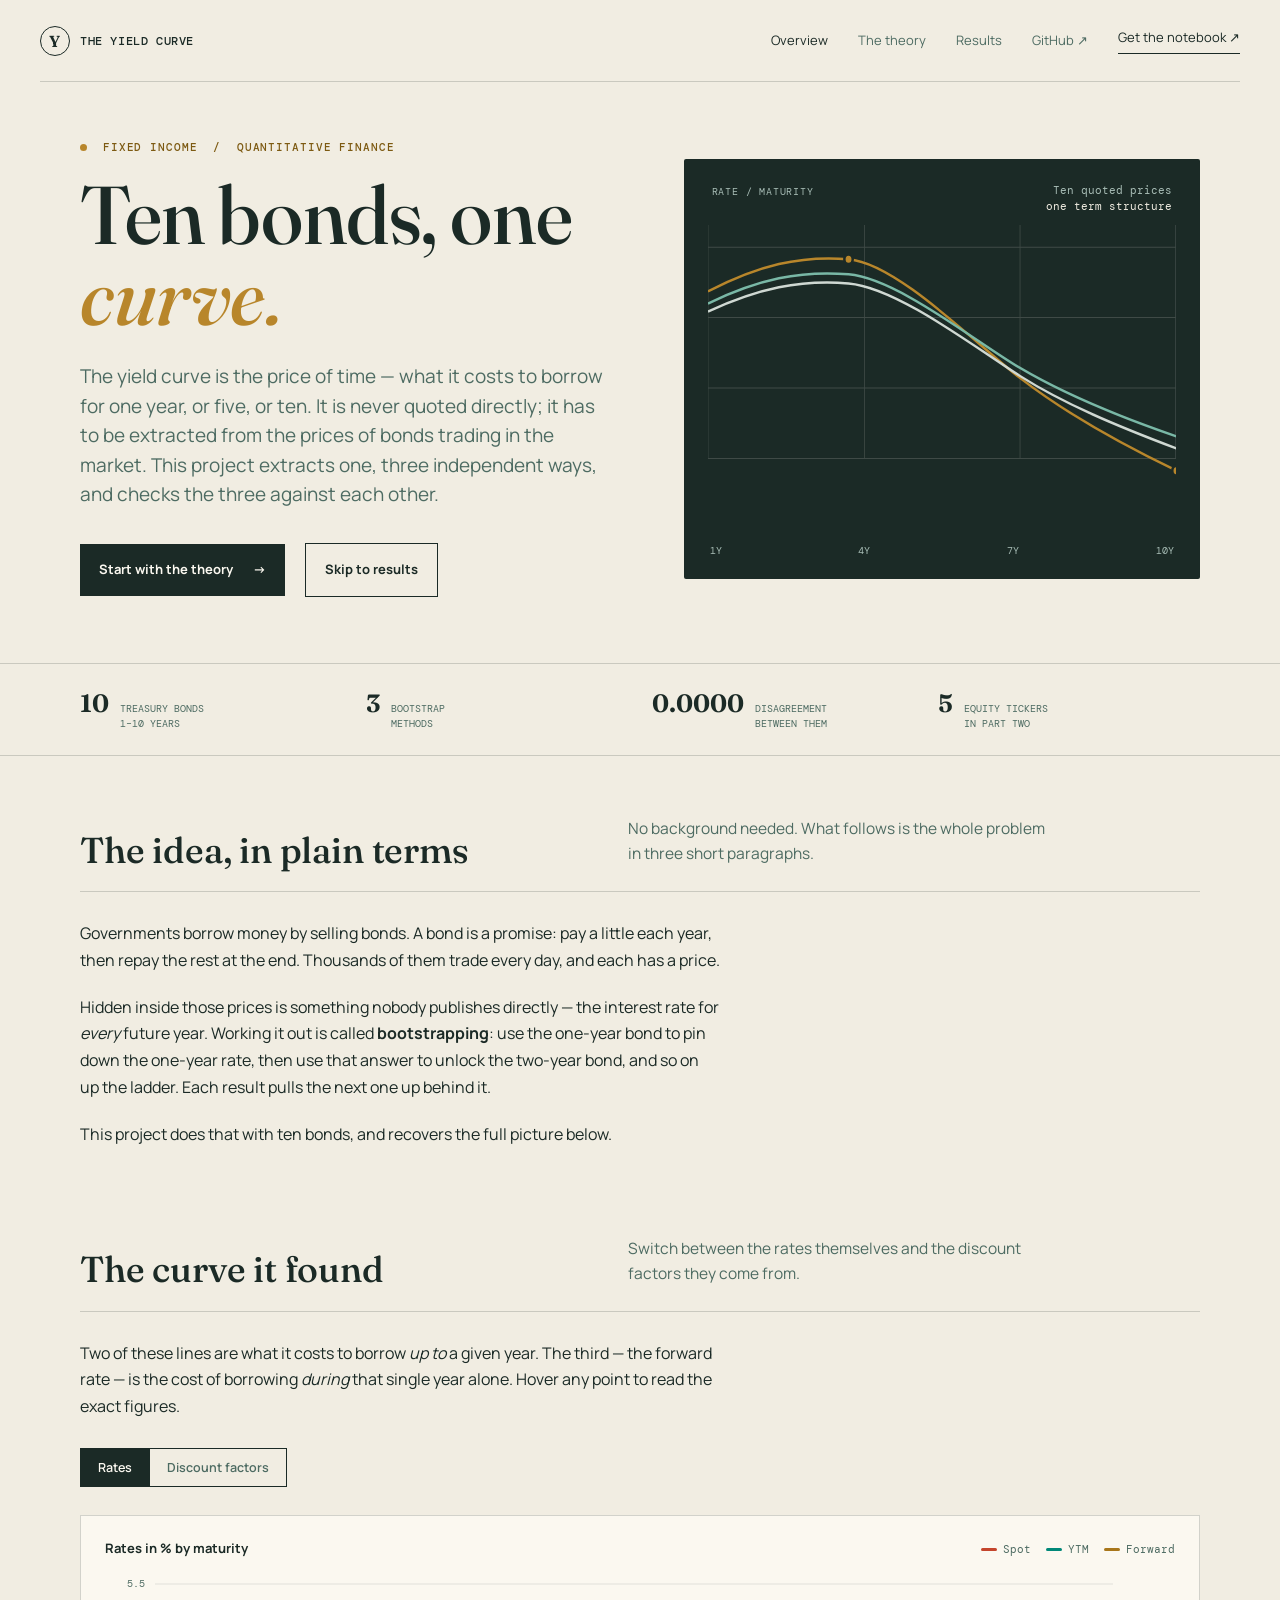
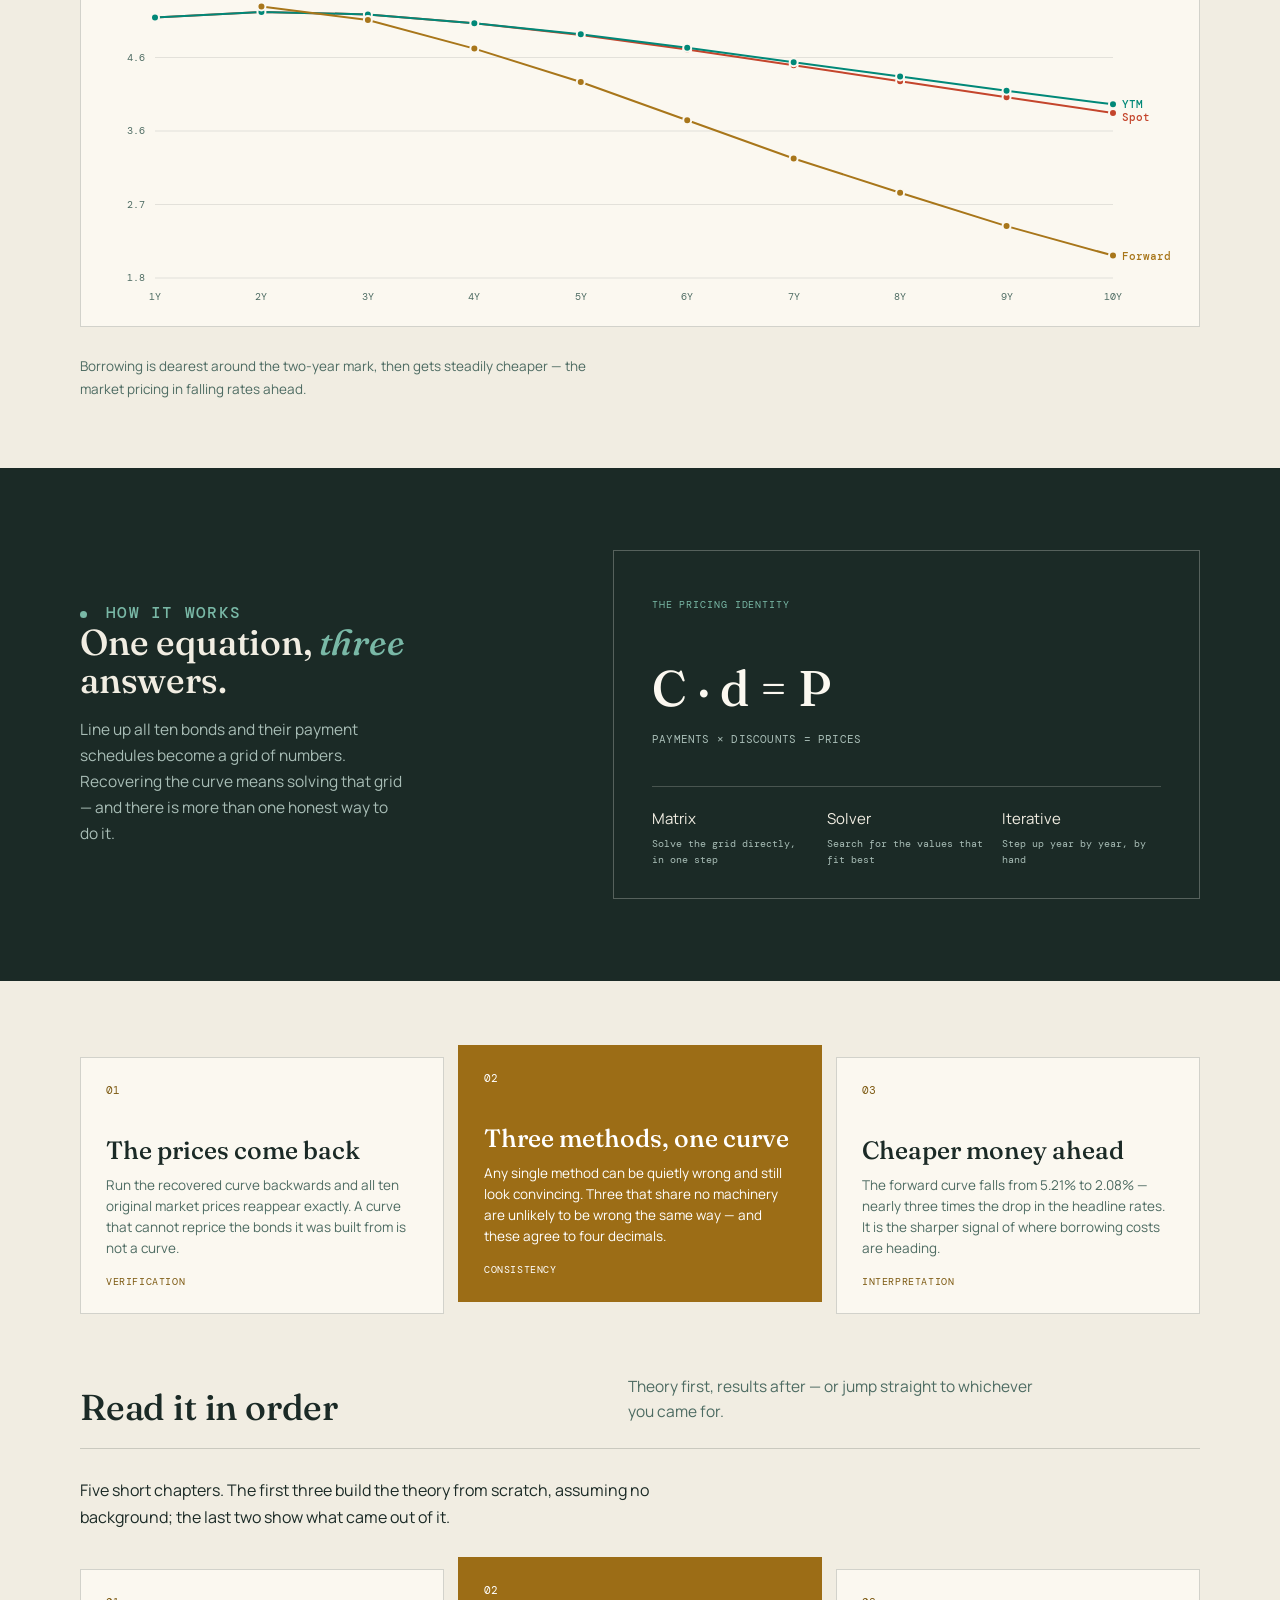
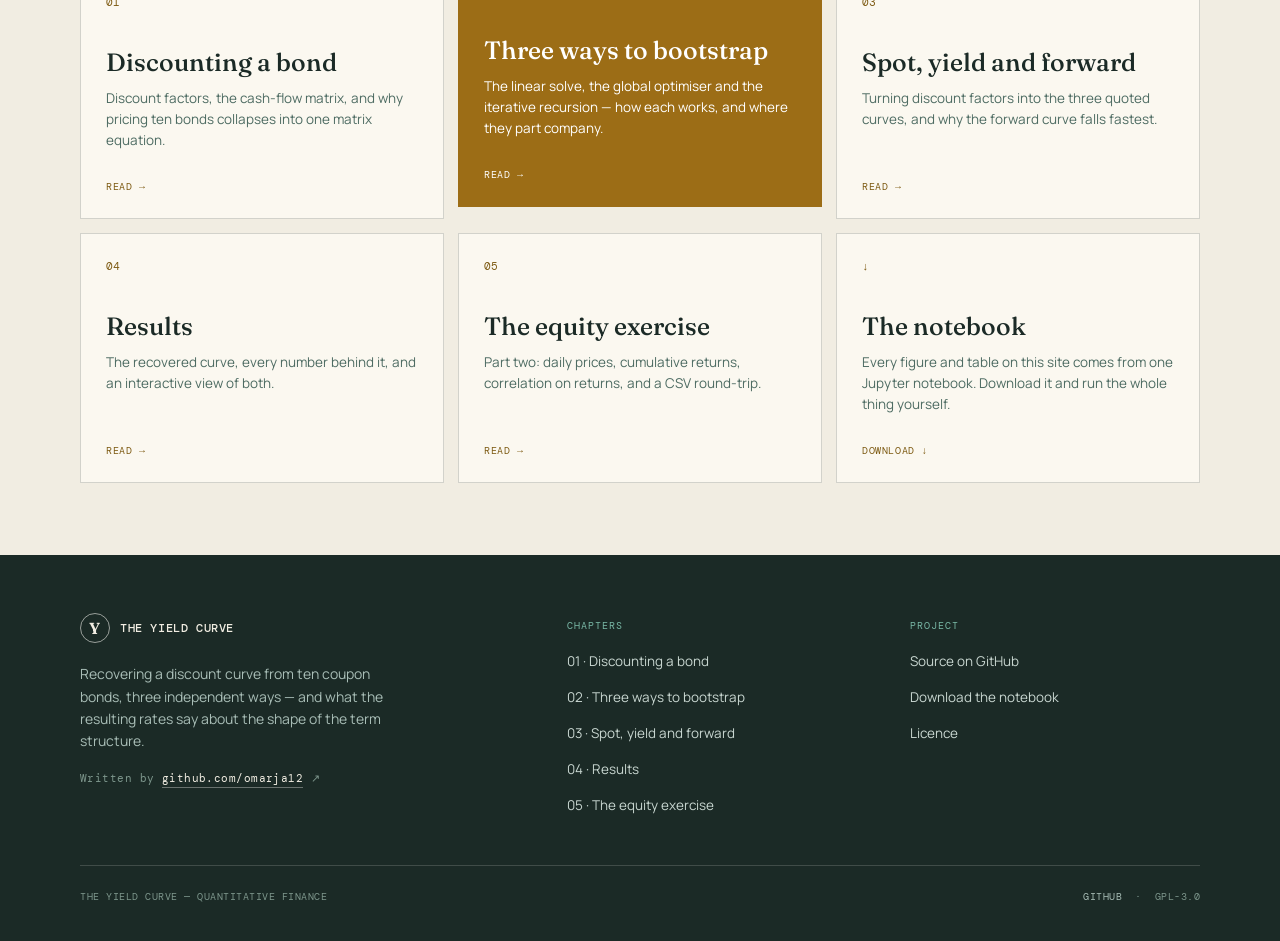
==== docs/index.html @ 0411fb15 "Move the site into docs/ and add share cards, a 404 and a skip link Eight HTML files at the repo roo" ====
<!doctype html>
<html lang="en">
<head>
<meta charset="utf-8">
<meta name="viewport" content="width=device-width,initial-scale=1">
<meta name="theme-color" content="#1b2a26">
<meta name="description" content="Recovering a discount curve from ten coupon-bearing bonds three independent ways, and reading the spot, yield and forward curves that follow.">
<meta property="og:type" content="website">
<meta property="og:site_name" content="The Yield Curve">
<meta property="og:title" content="The Yield Curve — bootstrapping from bond prices">
<meta property="og:description" content="Recovering a discount curve from ten coupon-bearing bonds three independent ways, and reading the spot, yield and forward curves that follow.">
<meta property="og:url" content="https://omarja12.github.io/Bootstrap-Yield-Curve/">
<meta property="og:image" content="https://omarja12.github.io/Bootstrap-Yield-Curve/social-card.png">
<meta property="og:image:width" content="1200">
<meta property="og:image:height" content="630">
<meta property="og:image:alt" content="The Yield Curve — ten bonds, one curve.">
<meta name="twitter:card" content="summary_large_image">
<meta name="twitter:title" content="The Yield Curve — bootstrapping from bond prices">
<meta name="twitter:description" content="Recovering a discount curve from ten coupon-bearing bonds three independent ways, and reading the spot, yield and forward curves that follow.">
<meta name="twitter:image" content="https://omarja12.github.io/Bootstrap-Yield-Curve/social-card.png">
<link rel="canonical" href="https://omarja12.github.io/Bootstrap-Yield-Curve/">
<title>The Yield Curve — bootstrapping from bond prices</title>
<link rel="icon" href="favicon.svg" type="image/svg+xml">
<link rel="preconnect" href="https://fonts.googleapis.com">
<link rel="preconnect" href="https://fonts.gstatic.com" crossorigin>
<link href="https://fonts.googleapis.com/css2?family=DM+Mono:wght@400;500&family=Fraunces:opsz,wght@9..144,500;9..144,650&family=Manrope:wght@400;500;600;700&display=swap" rel="stylesheet">
<link rel="stylesheet" href="styles.css">
</head>
<body>

<a class="skip" href="#main">Skip to content</a>

<header class="site-header">
  <a class="wordmark" href="index.html" aria-label="Home"><span class="wordmark-mark">Y</span><span>THE YIELD CURVE</span></a>
  <nav class="top-nav" aria-label="Primary">
    <a href="index.html" aria-current="page">Overview</a>
    <a href="01-discounting.html" class="nav-keep">The theory</a>
    <a href="04-results.html">Results</a>
    <a href="https://github.com/omarja12/Bootstrap-Yield-Curve" target="_blank" rel="noreferrer">GitHub <span aria-hidden="true">&#8599;</span></a>
    <a class="nav-cta" href="https://github.com/omarja12/Bootstrap-Yield-Curve/raw/main/Bootstrapping_Yield_Curve.ipynb">Get the notebook <span aria-hidden="true">&#8599;</span></a>
  </nav>
</header>

<main id="main">

  <section class="hero-split shell">
    <div class="reveal">
      <p class="eyebrow"><span class="eyebrow-dot"></span> FIXED INCOME &nbsp;/&nbsp; QUANTITATIVE FINANCE</p>
      <h1>Ten bonds, one <em>curve.</em></h1>
      <p class="standfirst">The yield curve is the price of time &mdash; what it costs to borrow for one year, or five, or ten. It is never quoted directly; it has to be extracted from the prices of bonds trading in the market. This project extracts one, three independent ways, and checks the three against each other.</p>
      <div class="hero-actions">
        <a class="button button-dark" href="01-discounting.html">Start with the theory <span aria-hidden="true">&#8594;</span></a>
        <a class="button button-line" href="04-results.html">Skip to results</a>
      </div>
    </div>

    <div class="hero-visual reveal reveal-delay" role="img" aria-label="Illustration of a yield curve that peaks early then falls away across maturities">
      <div class="visual-label">RATE / MATURITY</div>
      <div class="visual-caption">Ten quoted prices<br><strong>one term structure</strong></div>
      <div class="visual-axis axis-x"><span>1Y</span><span>4Y</span><span>7Y</span><span>10Y</span></div>
      <svg class="hero-chart" viewBox="0 0 560 300" preserveAspectRatio="none" aria-hidden="true" focusable="false">
        <path class="chart-grid" d="M0 22H560 M0 92H560 M0 162H560 M0 232H560 M0 0V232 M187 0V232 M373 0V232 M559 0V232"/>
        <path class="curve" style="stroke:#b8862b" d="M0 66 C60 40, 110 30, 168 34 S320 118, 373 152 S490 216, 560 244"/>
        <path class="curve" style="stroke:#79b8a6" d="M0 78 C60 54, 110 45, 168 49 S320 116, 373 142 S490 190, 560 210"/>
        <path class="curve" style="stroke:#cfd8d2" d="M0 86 C60 63, 110 54, 168 58 S320 122, 373 150 S490 200, 560 222"/>
        <circle cx="168" cy="34" r="5" class="curve-point"/>
        <circle cx="560" cy="244" r="5" class="curve-point"/>
      </svg>
    </div>
  </section>

  <section class="facts" aria-label="Key figures">
    <div><b>10</b><span>Treasury bonds<br>1&ndash;10 years</span></div>
    <div><b>3</b><span>Bootstrap<br>methods</span></div>
    <div><b>0.0000</b><span>Disagreement<br>between them</span></div>
    <div><b>5</b><span>Equity tickers<br>in part two</span></div>
  </section>

  <section class="prose body-copy">
    <div class="section-head">
      <h2>The idea, in plain terms</h2>
      <p class="intro">No background needed. What follows is the whole problem in three short paragraphs.</p>
    </div>
    <p>Governments borrow money by selling bonds. A bond is a promise: pay a little each year, then repay the rest at the end. Thousands of them trade every day, and each has a price.</p>
    <p>Hidden inside those prices is something nobody publishes directly &mdash; the interest rate for <em>every</em> future year. Working it out is called <strong>bootstrapping</strong>: use the one-year bond to pin down the one-year rate, then use that answer to unlock the two-year bond, and so on up the ladder. Each result pulls the next one up behind it.</p>
    <p>This project does that with ten bonds, and recovers the full picture below.</p>
  </section>

  <section class="prose body-copy" id="explore">
    <div class="section-head">
      <h2>The curve it found</h2>
      <p class="intro">Switch between the rates themselves and the discount factors they come from.</p>
    </div>
    <p>Two of these lines are what it costs to borrow <em>up to</em> a given year. The third &mdash; the forward rate &mdash; is the cost of borrowing <em>during</em> that single year alone. Hover any point to read the exact figures.</p>
  </section>

  <section class="prose">
    <div class="switch" role="group" aria-label="Choose what to plot">
      <button class="active" data-view="rates" aria-pressed="true">Rates</button>
      <button data-view="df" aria-pressed="false">Discount factors</button>
    </div>
    <div class="chart-card">
      <div class="chart-head">
        <span class="chart-title" id="chart-title">Rates in % by maturity</span>
        <span class="legend" id="legend"></span>
      </div>
      <svg id="chart" role="img" aria-labelledby="chart-title"></svg>
      <div id="tip" role="status" aria-live="polite"></div>
    </div>
    <p style="font-size:13.5px;color:var(--ink-soft)">Borrowing is dearest around the two-year mark, then gets steadily cheaper &mdash; the market pricing in falling rates ahead.</p>
  </section>

  <section class="method-band">
    <div class="shell method-grid">
      <div class="method-intro">
        <p class="eyebrow"><span class="eyebrow-dot"></span> HOW IT WORKS</p>
        <h2>One equation, <em>three</em> answers.</h2>
        <p>Line up all ten bonds and their payment schedules become a grid of numbers. Recovering the curve means solving that grid &mdash; and there is more than one honest way to do it.</p>
      </div>
      <div class="formula-card">
        <span class="formula-tag">THE PRICING IDENTITY</span>
        <p class="formula">C &middot; d = P</p>
        <p class="formula-legend">PAYMENTS &times; DISCOUNTS = PRICES</p>
        <div class="parameter-row">
          <div><b>Matrix</b>Solve the grid directly, in one step</div>
          <div><b>Solver</b>Search for the values that fit best</div>
          <div><b>Iterative</b>Step up year by year, by hand</div>
        </div>
      </div>
    </div>
  </section>

  <section class="shell takeaways">
    <div class="ch-grid">
      <article class="ch-card">
        <span class="n">01</span>
        <h3>The prices come back</h3>
        <p>Run the recovered curve backwards and all ten original market prices reappear exactly. A curve that cannot reprice the bonds it was built from is not a curve.</p>
        <span class="go">Verification</span>
      </article>
      <article class="ch-card featured">
        <span class="n">02</span>
        <h3>Three methods, one curve</h3>
        <p>Any single method can be quietly wrong and still look convincing. Three that share no machinery are unlikely to be wrong the same way &mdash; and these agree to four decimals.</p>
        <span class="go">Consistency</span>
      </article>
      <article class="ch-card">
        <span class="n">03</span>
        <h3>Cheaper money ahead</h3>
        <p>The forward curve falls from 5.21% to 2.08% &mdash; nearly three times the drop in the headline rates. It is the sharper signal of where borrowing costs are heading.</p>
        <span class="go">Interpretation</span>
      </article>
    </div>
  </section>

  <section class="prose body-copy">
    <div class="section-head">
      <h2>Read it in order</h2>
      <p class="intro">Theory first, results after &mdash; or jump straight to whichever you came for.</p>
    </div>
    <p>Five short chapters. The first three build the theory from scratch, assuming no background; the last two show what came out of it.</p>
  </section>

  <section class="shell" style="margin-top:10px">
    <div class="ch-grid">
      <a class="ch-card" href="01-discounting.html">
        <span class="n">01</span>
        <h3>Discounting a bond</h3>
        <p>Discount factors, the cash-flow matrix, and why pricing ten bonds collapses into one matrix equation.</p>
        <span class="go">Read &#8594;</span>
      </a>
      <a class="ch-card featured" href="02-bootstrapping.html">
        <span class="n">02</span>
        <h3>Three ways to bootstrap</h3>
        <p>The linear solve, the global optimiser and the iterative recursion &mdash; how each works, and where they part company.</p>
        <span class="go">Read &#8594;</span>
      </a>
      <a class="ch-card" href="03-rates.html">
        <span class="n">03</span>
        <h3>Spot, yield and forward</h3>
        <p>Turning discount factors into the three quoted curves, and why the forward curve falls fastest.</p>
        <span class="go">Read &#8594;</span>
      </a>
      <a class="ch-card" href="04-results.html">
        <span class="n">04</span>
        <h3>Results</h3>
        <p>The recovered curve, every number behind it, and an interactive view of both.</p>
        <span class="go">Read &#8594;</span>
      </a>
      <a class="ch-card" href="05-equities.html">
        <span class="n">05</span>
        <h3>The equity exercise</h3>
        <p>Part two: daily prices, cumulative returns, correlation on returns, and a CSV round-trip.</p>
        <span class="go">Read &#8594;</span>
      </a>
      <a class="ch-card" href="https://github.com/omarja12/Bootstrap-Yield-Curve/raw/main/Bootstrapping_Yield_Curve.ipynb">
        <span class="n">&#8595;</span>
        <h3>The notebook</h3>
        <p>Every figure and table on this site comes from one Jupyter notebook. Download it and run the whole thing yourself.</p>
        <span class="go">Download &#8595;</span>
      </a>
    </div>
  </section>

</main>

<footer class="site-footer">
  <div class="shell">
    <div class="footer-grid">
      <div class="footer-brand">
        <span class="wordmark"><span class="wordmark-mark">Y</span><span>THE YIELD CURVE</span></span>
        <p class="footer-blurb">Recovering a discount curve from ten coupon bonds, three independent ways &mdash; and what the resulting rates say about the shape of the term structure.</p>
        <p class="footer-by">Written by <a href="https://github.com/omarja12" target="_blank" rel="noreferrer">github.com/omarja12</a> <span aria-hidden="true">&#8599;</span></p>
      </div>
      <div class="footer-col">
        <h4>Chapters</h4>
        <ul>
          <li><a href="01-discounting.html">01 &middot; Discounting a bond</a></li>
          <li><a href="02-bootstrapping.html">02 &middot; Three ways to bootstrap</a></li>
          <li><a href="03-rates.html">03 &middot; Spot, yield and forward</a></li>
          <li><a href="04-results.html">04 &middot; Results</a></li>
          <li><a href="05-equities.html">05 &middot; The equity exercise</a></li>
        </ul>
      </div>
      <div class="footer-col">
        <h4>Project</h4>
        <ul>
          <li><a href="https://github.com/omarja12/Bootstrap-Yield-Curve">Source on GitHub</a></li>
          <li><a href="https://github.com/omarja12/Bootstrap-Yield-Curve/raw/main/Bootstrapping_Yield_Curve.ipynb">Download the notebook</a></li>
          <li><a href="https://github.com/omarja12/Bootstrap-Yield-Curve/blob/main/LICENSE">Licence</a></li>
        </ul>
      </div>
    </div>
    <div class="footer-bottom">
      <span>THE YIELD CURVE &mdash; QUANTITATIVE FINANCE</span>
      <span><a href="https://github.com/omarja12">GITHUB</a> &nbsp;&middot;&nbsp; GPL-3.0</span>
    </div>
  </div>
</footer>

<script src="site.js"></script>
<script src="chart.js"></script>
</body>
</html>
---- docs/styles.css ----
/* Bootstrapping the Yield Curve — shared styles */

:root{
  --ink:#1b2a26;
  --ink-soft:#4d6b62;
  --paper:#f1ede2;
  --white:#fbf8f0;
  --coral:#b8862b;
  --coral-dark:#7d5a12;
  --aqua:#4f8a7b;
  --mint:#79b8a6;
  --line:rgba(27,42,38,.18);
  --line-soft:rgba(27,42,38,.11);
  --s1:#c4452c;
  --s2:#008878;
  --s3:#a8761a;
  --mono:'DM Mono',ui-monospace,monospace;
  --display:'Fraunces',Georgia,serif;
  --body:'Manrope',-apple-system,BlinkMacSystemFont,'Segoe UI',sans-serif;
}

.skip{
  position:absolute;left:14px;top:-46px;z-index:99;
  padding:11px 16px;background:var(--ink);color:var(--white);
  font:600 13px var(--body);border-radius:2px;transition:top .15s ease;
}
.skip:focus{top:14px;outline:2px solid var(--coral);outline-offset:2px}

*{box-sizing:border-box}
html{scroll-behavior:smooth}
body{
  margin:0;background:var(--paper);color:var(--ink);
  font-family:var(--body);font-size:16px;line-height:1.68;
  -webkit-font-smoothing:antialiased;
}
a{color:inherit;text-decoration:none}
button{font:inherit}
img{max-width:100%}
h1,h2,h3,h4,p,ul,ol{margin-top:0}
.shell{width:min(1120px,calc(100% - 80px));margin-inline:auto}
.prose{width:min(1120px,calc(100% - 80px));margin-inline:auto}
.prose>p,.prose>h2,.prose>h3,.prose>ul,.prose>ol,.prose>.note,.prose>.standfirst,.prose>.eyebrow{max-width:64ch}
.prose>.eq,.prose>.callout,.prose>pre,.prose>.pager{max-width:880px}
.prose>figure,.prose>.tablewrap,.prose>.chart-card{max-width:none}

/* ---------- header ---------- */
.site-header{
  height:82px;display:flex;align-items:center;justify-content:space-between;
  width:min(1280px,calc(100% - 80px));margin:auto;border-bottom:1px solid var(--line);
}
.wordmark{display:inline-flex;align-items:center;gap:10px;font:500 12px var(--mono);letter-spacing:.05em}
.wordmark-mark{
  display:grid;place-items:center;width:30px;height:30px;
  border:1px solid var(--ink);border-radius:50%;font:650 16px var(--display);
}
.top-nav{display:flex;align-items:center;gap:30px;font-size:13px;color:var(--ink-soft)}
.top-nav a:hover{color:var(--coral-dark)}
.top-nav a[aria-current="page"]{color:var(--ink)}
.nav-cta{color:var(--ink);border-bottom:1px solid var(--ink);padding-bottom:4px}

/* ---------- chapter rail ---------- */
.rail{border-bottom:1px solid var(--line);background:var(--white)}
.rail-inner{
  width:min(1280px,calc(100% - 80px));margin:auto;display:flex;gap:0;
  overflow-x:auto;scrollbar-width:none;
}
.rail-inner::-webkit-scrollbar{display:none}
.rail a{
  flex:1 0 auto;min-width:150px;padding:15px 18px 14px;
  border-right:1px solid var(--line-soft);display:block;
}
.rail a:last-child{border-right:0}
.rail a:hover{background:#f7f3e8}
.rail .n{font:400 10px var(--mono);letter-spacing:.09em;color:var(--ink-soft)}
.rail .t{margin-top:4px;font-size:13px;line-height:1.35;color:var(--ink-soft)}
.rail a[aria-current="page"]{background:var(--ink)}
.rail a[aria-current="page"] .n{color:var(--mint)}
.rail a[aria-current="page"] .t{color:var(--paper)}

/* ---------- page hero ---------- */
.page-hero{padding:58px 0 36px}
.eyebrow{margin:0 0 20px;color:var(--coral-dark);font:500 11px var(--mono);letter-spacing:.08em}
.eyebrow-dot{display:inline-block;width:7px;height:7px;margin-right:8px;border-radius:50%;background:var(--coral)}
h1{
  font-family:var(--display);font-weight:500;line-height:.99;letter-spacing:-.005em;
  font-size:clamp(46px,6.4vw,82px);max-width:15ch;margin-bottom:26px;
}
h1 em,h2 em,.standfirst em{color:var(--coral);font-style:italic}
.standfirst{max-width:46ch;color:var(--ink-soft);font-size:19px;line-height:1.55;margin-bottom:0}

/* home hero split */
.hero-split{display:grid;grid-template-columns:1.02fr .98fr;gap:66px;align-items:center;padding:58px 0 66px}
.hero-visual{
  position:relative;min-height:420px;overflow:hidden;
  background:var(--ink);color:var(--paper);border-radius:2px;
}
.visual-label{position:absolute;top:26px;left:28px;z-index:2;color:#a8bdb6;font:10px var(--mono);letter-spacing:.08em}
.hero-chart{position:absolute;inset:66px 24px 52px 24px;width:calc(100% - 48px);height:calc(100% - 118px)}
.chart-grid{fill:none;stroke:rgba(245,242,234,.16);stroke-width:1}
.curve{fill:none;stroke-width:2.5}
.curve-point{fill:var(--coral);stroke:var(--ink);stroke-width:3}
.visual-axis{position:absolute;color:#a8bdb6;font:10px var(--mono)}
.axis-x{right:26px;bottom:22px;left:26px;display:flex;justify-content:space-between}

.orbit{position:absolute;border:1px solid rgba(184,134,43,.40);border-radius:50%;transform:rotate(-17deg);pointer-events:none}
.orbit-a{width:490px;height:176px;right:-170px;bottom:24px}
.orbit-b{width:410px;height:148px;right:-100px;bottom:76px;border-color:rgba(79,138,123,.34)}
.visual-caption{position:absolute;right:28px;top:24px;text-align:right;color:#a8bdb6;font:11px var(--mono);line-height:1.45}
.visual-caption strong{color:var(--paper);font-weight:400}

.hero-actions{display:flex;align-items:center;gap:20px;margin-top:34px;flex-wrap:wrap}
.button{display:inline-flex;align-items:center;gap:20px;padding:15px 19px;font-size:13px;font-weight:700;transition:transform .2s ease}
.button:hover{transform:translateY(-3px)}
.button-dark{background:var(--ink);color:var(--white)}
.button-line{border:1px solid var(--ink)}

/* ---------- facts strip ---------- */
.facts{
  display:grid;grid-template-columns:repeat(4,1fr);gap:24px;
  border-top:1px solid var(--line);border-bottom:1px solid var(--line);
  padding:24px max(40px,calc((100% - 1120px)/2));
}
.facts div{display:flex;align-items:baseline;gap:11px;color:var(--ink-soft);font:10px var(--mono);text-transform:uppercase;line-height:1.5}
.facts b{color:var(--ink);font:650 25px var(--display)}

.section-head{
  display:grid;grid-template-columns:.92fr 1.08fr;gap:60px;align-items:end;
  margin:56px 0 28px;padding-bottom:22px;border-bottom:1px solid var(--line);
}
.section-head h2{margin:0}
.section-head .intro{margin:0 0 3px;color:var(--ink-soft);font-size:15.5px;line-height:1.6;max-width:48ch}
@media (max-width:900px){.section-head{display:block;margin:40px 0 22px}.section-head .intro{margin-top:16px}}

/* ---------- prose ---------- */
.body-copy{padding:4px 0 8px}
h2{
  font-family:var(--display);font-weight:500;letter-spacing:-.005em;line-height:1.06;
  font-size:clamp(28px,3.2vw,36px);margin:48px 0 16px;
}
h3{font-family:var(--body);font-weight:700;font-size:15px;margin:34px 0 8px}
p{margin-bottom:20px}
ul,ol{margin-bottom:20px;padding-left:22px}
li{margin-bottom:8px}
.body-copy a:not(.button){border-bottom:1px solid var(--coral);color:var(--coral-dark)}
.body-copy a:not(.button):hover{background:rgba(184,134,43,.13)}
strong{font-weight:700}
.rule{height:1px;background:var(--line);margin:34px 0 0}

code{font-family:var(--mono);font-size:.87em;background:rgba(27,42,38,.07);padding:.1em .36em;border-radius:3px}
pre{
  background:var(--ink);color:#e7eee9;border-radius:2px;
  padding:20px 22px;overflow-x:auto;font-family:var(--mono);font-size:12.5px;line-height:1.65;
  margin:0 0 24px;
}
pre code{background:none;padding:0;font-size:inherit}
.cmt{color:#8aa79d}

/* ---------- equation card ---------- */
.eq{position:relative;margin:32px 0;padding:30px 28px 24px;background:var(--white);border:1px solid var(--line)}
.eq-tag{
  position:absolute;top:-8px;left:22px;padding:1px 9px;background:var(--white);border:1px solid var(--line);
  font:10px var(--mono);letter-spacing:.09em;text-transform:uppercase;color:var(--coral-dark);
}
.eq-body{overflow-x:auto;overflow-y:hidden;text-align:center;padding:6px 0}
.eq-note{margin:18px 0 0;font-size:13.5px;line-height:1.6;color:var(--ink-soft)}

/* ---------- note / callout ---------- */
.note{border-left:2px solid var(--coral);padding:3px 0 3px 18px;margin:28px 0;font-size:14.5px;line-height:1.62;color:var(--ink-soft)}
.note b{color:var(--ink);font-weight:700}
.callout{background:var(--ink);color:#dde7e2;padding:30px 32px;margin:38px 0}
.callout .k{font:10px var(--mono);letter-spacing:.1em;text-transform:uppercase;color:var(--mint);margin:0 0 12px}
.callout p{margin:0;font-size:16.5px;line-height:1.6}
.callout strong{color:#fff}
.callout em{color:var(--mint);font-style:italic}

/* ---------- tables ---------- */
.tablewrap{overflow-x:auto;border:1px solid var(--line);background:var(--white);margin:0 0 24px}
table{border-collapse:collapse;width:100%;font-family:var(--mono);font-size:12.5px}
th,td{padding:9px 13px;border-bottom:1px solid var(--line-soft);text-align:right;white-space:nowrap}
th:first-child,td:first-child{text-align:left}
thead th{font-size:10px;letter-spacing:.06em;text-transform:uppercase;color:var(--ink-soft);font-weight:400}
tbody tr:last-child td{border-bottom:0}
caption{caption-side:bottom;padding:11px 13px;text-align:left;font-family:var(--body);font-size:12.5px;color:var(--ink-soft)}

/* ---------- figures ---------- */
figure{margin:32px 0}
figure .frame{background:var(--white);border:1px solid var(--line);padding:14px}
figure img{display:block}
figcaption{margin-top:11px;font-size:12.5px;color:var(--ink-soft)}

/* ---------- chart ---------- */
.chart-card{background:var(--white);border:1px solid var(--line);padding:22px 24px 18px;margin:28px 0;position:relative}
.chart-head{display:flex;justify-content:space-between;align-items:center;gap:14px;flex-wrap:wrap;margin-bottom:8px}
.chart-title{font-size:13px;font-weight:700}
.legend{display:flex;gap:15px;font:11px var(--mono);color:var(--ink-soft)}
.legend span{display:inline-flex;align-items:center;gap:6px}
.legend i{width:16px;height:3px;border-radius:2px}
#chart{display:block;width:100%;height:340px;overflow:visible;touch-action:none}
.gridline{stroke:var(--line-soft);stroke-width:1}
.axis-text{fill:var(--ink-soft);font:10px var(--mono)}
.series-line{fill:none;stroke-width:2}
.series-dot{stroke:var(--white);stroke-width:2}
.crosshair{stroke:var(--ink);stroke-width:1;stroke-dasharray:3 3;opacity:0}
.dlabel{font:500 11px var(--mono)}
#tip{
  position:absolute;pointer-events:none;opacity:0;transition:opacity .12s;
  background:var(--ink);color:#fff;padding:9px 11px;font:11px var(--mono);
  line-height:1.55;white-space:nowrap;z-index:5;
}
.switch{display:flex;margin-bottom:16px;border:1px solid var(--ink);width:fit-content}
.switch button{font-size:12.5px;font-weight:600;padding:8px 17px;background:transparent;border:0;cursor:pointer;color:var(--ink-soft)}
.switch button+button{border-left:1px solid var(--ink)}
.switch button.active{background:var(--ink);color:var(--white)}

/* ---------- chapter cards ---------- */
.ch-grid{display:grid;grid-template-columns:repeat(3,1fr);gap:14px;margin-top:8px}
.ch-card{display:flex;flex-direction:column;min-height:250px;padding:25px;border:1px solid var(--line);background:var(--white)}
.ch-card:hover{border-color:var(--ink)}
.ch-card.featured{background:#9c6d16;color:#fff;border-color:#9c6d16;transform:translateY(-12px)}
.ch-card .n{font:11px var(--mono);color:var(--coral-dark)}
.ch-card.featured .n,.ch-card.featured .go,.ch-card.featured h3,.ch-card.featured p{color:#fff}
.ch-card h3{font-family:var(--display);font-weight:500;font-size:25px;line-height:1.06;margin:40px 0 12px;color:inherit}
.ch-card p{font-size:13.5px;line-height:1.55;color:var(--ink-soft);margin-bottom:16px}

.ch-card .go{margin-top:auto;font:10px var(--mono);letter-spacing:.06em;text-transform:uppercase;color:var(--coral-dark)}

/* ---------- pager ---------- */
.pager{display:grid;grid-template-columns:1fr 1fr;gap:14px;margin:80px 0 0}
.pager a{padding:22px 24px;border:1px solid var(--line);background:var(--white);display:block}
.pager a:hover{border-color:var(--ink)}
.pager .dir{font:10px var(--mono);letter-spacing:.08em;text-transform:uppercase;color:var(--ink-soft)}
.pager .t{font-family:var(--display);font-size:21px;font-weight:500;margin-top:7px;letter-spacing:-.005em}
.pager .next{text-align:right}
.pager .empty{border:0;background:transparent}

/* ---------- footer ---------- */
.site-footer{background:var(--ink);color:#a8bdb6;margin-top:72px;padding:58px 0 38px}
.footer-grid{
  display:grid;grid-template-columns:1.5fr 1fr 1fr;gap:52px;
  padding-bottom:38px;border-bottom:1px solid rgba(255,253,248,.16);
}
.footer-brand .wordmark-mark{border-color:rgba(255,253,248,.55);color:var(--paper)}
.footer-brand .wordmark{color:var(--paper)}
.footer-blurb{margin:20px 0 0;max-width:34ch;font-size:14px;line-height:1.6;color:#a8bdb6}
.footer-by{margin:18px 0 0;font:11px var(--mono);letter-spacing:.04em;color:#7d968c}
.footer-by a{color:var(--paper);border-bottom:1px solid rgba(255,253,248,.34);padding-bottom:2px}
.footer-by a:hover{color:var(--mint);border-bottom-color:var(--mint)}
.footer-col h4{font:10px var(--mono);letter-spacing:.1em;text-transform:uppercase;color:var(--mint);margin:6px 0 15px;font-weight:400}
.footer-col ul{list-style:none;margin:0;padding:0}
.footer-col li{margin-bottom:9px}
.footer-col a{font-size:13.5px;color:#c8d6d0}
.footer-col a:hover{color:var(--coral)}
.footer-bottom{
  display:flex;justify-content:space-between;gap:16px;flex-wrap:wrap;
  padding-top:24px;font:10px var(--mono);letter-spacing:.05em;color:#7d968c;
}
.footer-bottom a{color:#a8bdb6}
.footer-bottom a:hover{color:var(--coral)}

.reveal{animation:rise .8s both}
.reveal-delay{animation-delay:.15s}
@keyframes rise{from{opacity:0;transform:translateY(18px)}to{opacity:1;transform:translateY(0)}}
@media (prefers-reduced-motion:reduce){.reveal{animation:none}.button:hover,.ch-card.featured{transform:none}}

/* ---------- mobile ---------- */
@media (max-width:900px){
  body{font-size:15.5px}
  .shell,.prose,.site-header{width:min(100% - 38px,640px)}
  .site-header{height:68px}
  .top-nav{gap:15px;font-size:12px}
  .top-nav>a:not(.nav-cta):not(.nav-keep){display:none}
  .rail-inner{width:calc(100% - 20px)}
  .rail a{min-width:132px;padding:12px 14px}
  .page-hero{padding:44px 0 30px}
  h1{font-size:clamp(38px,10vw,52px)}
  .standfirst{font-size:17px}
  .hero-split{display:block;padding:44px 0 54px}
  .hero-visual{min-height:310px;margin-top:44px}
  .facts{grid-template-columns:repeat(2,1fr);padding:20px 19px;gap:16px}
  h2{margin-top:46px}
  .eq{padding:24px 17px 19px}
  .callout{padding:24px 20px}
  .ch-grid{grid-template-columns:1fr}
  .ch-card.featured{transform:none}
  .pager{grid-template-columns:1fr}
  #chart{height:280px}
  .site-footer{margin-top:64px;padding:48px 0 32px}
  .footer-grid{grid-template-columns:1fr;gap:34px}
}

/* ---------- dark formula band ---------- */
.method-band{background:var(--ink);color:var(--paper);padding:82px 0;margin-top:68px}
.method-grid{display:grid;grid-template-columns:.86fr 1.14fr;align-items:center;gap:90px}
.method-band .eyebrow{color:var(--mint)}
.method-band .eyebrow-dot{background:var(--mint)}
.method-band h2{margin-top:0;color:var(--paper)}
.method-band h2 em{color:var(--mint)}
.method-intro p{max-width:36ch;margin-bottom:0;color:#a8bdb6;font-size:15.5px}
.formula-card{padding:38px 38px 30px;border:1px solid rgba(255,253,248,.26)}
.formula-tag{font:10px var(--mono);letter-spacing:.09em;text-transform:uppercase;color:var(--mint)}
.formula{
  margin:44px 0 14px;color:var(--white);font-family:var(--display);font-weight:500;
  font-size:clamp(30px,4vw,50px);line-height:1.15;letter-spacing:.01em;
}
.formula-legend{margin:0 0 40px;font:11px var(--mono);color:#a8bdb6;letter-spacing:.02em}
.parameter-row{
  display:grid;grid-template-columns:repeat(3,1fr);gap:16px;padding-top:20px;
  border-top:1px solid rgba(255,253,248,.2);color:#a8bdb6;font:10px var(--mono);line-height:1.6;
}
.parameter-row b{display:block;margin-bottom:5px;color:var(--paper);font-size:15px;font-weight:400;font-family:var(--body)}

/* ---------- takeaway cards ---------- */
.takeaways{padding:68px 0 0}
@media (max-width:900px){
  .method-band{padding:70px 0;margin-top:64px}
  .method-grid{grid-template-columns:1fr;gap:40px}
  .formula-card{padding:26px 20px 22px}
  .formula{margin:32px 0 12px}
  .parameter-row{grid-template-columns:1fr;gap:18px}
  .takeaways{padding:64px 0 0}
}
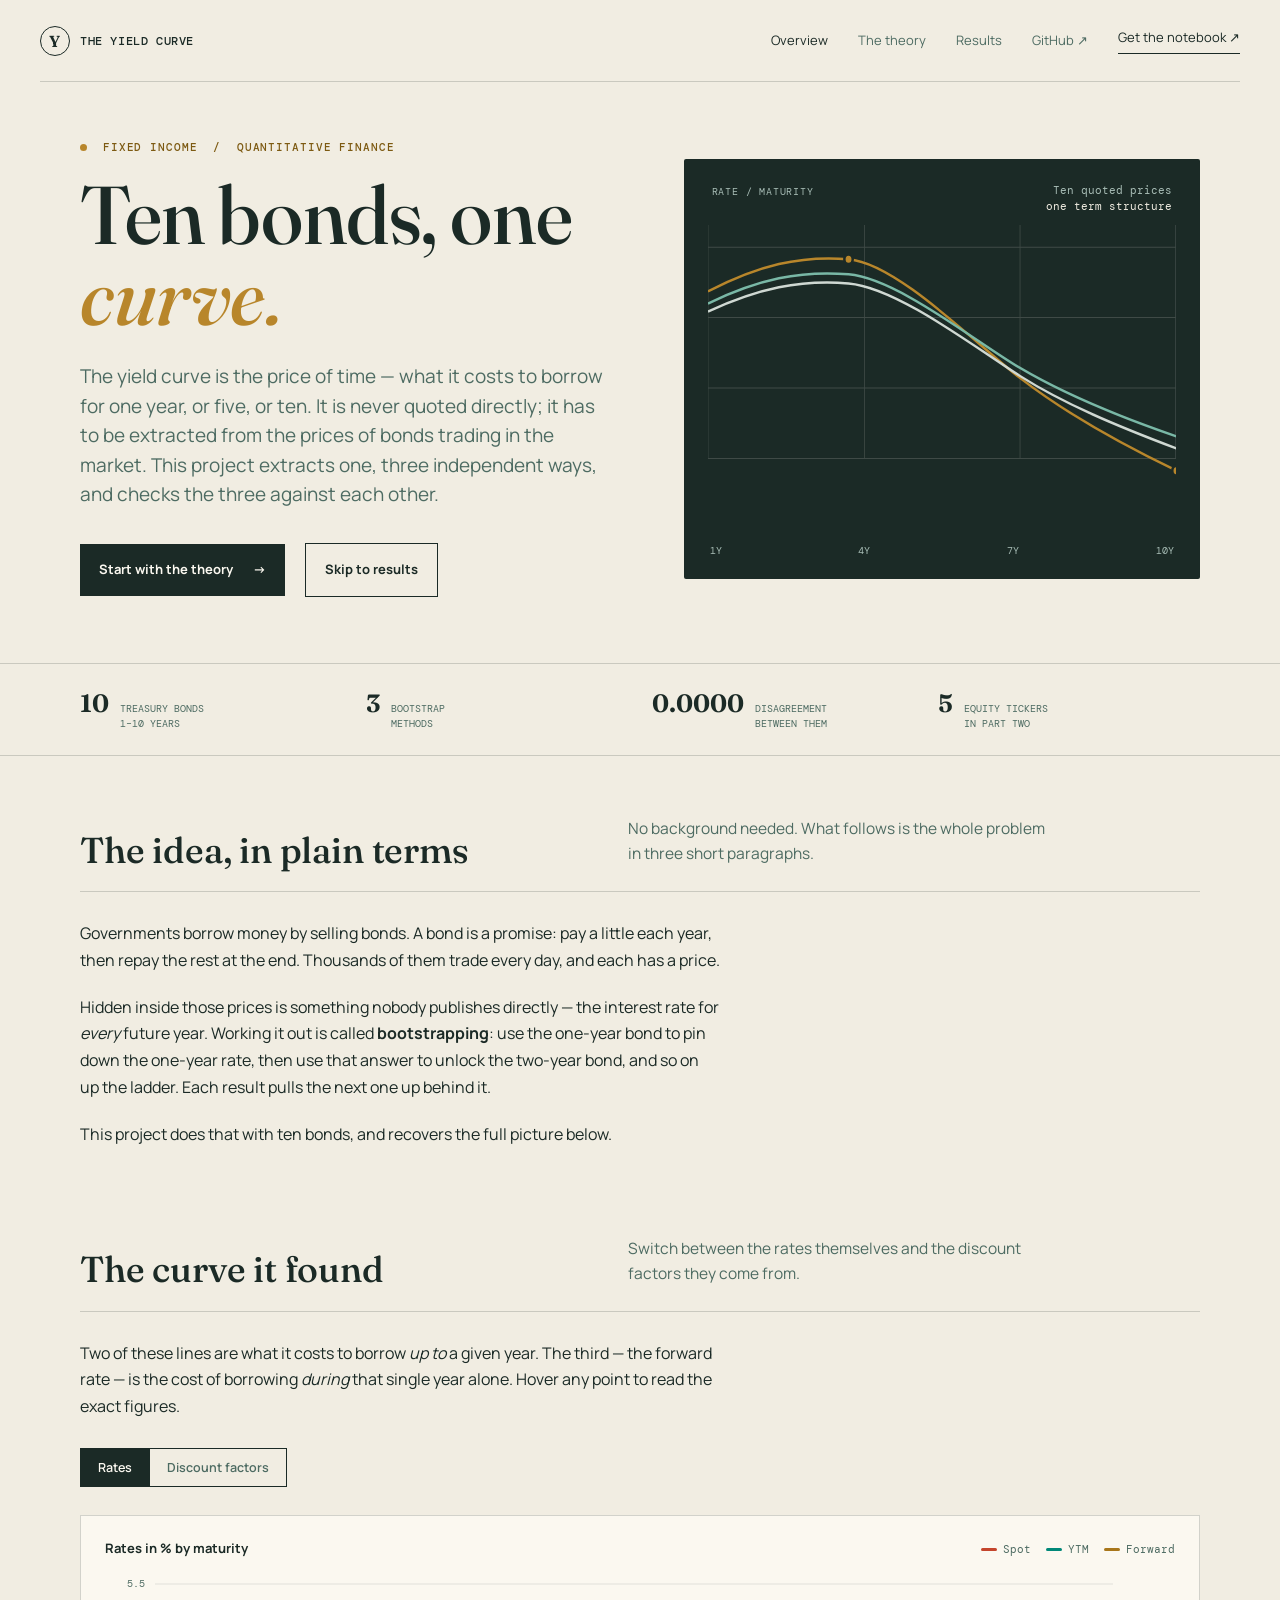
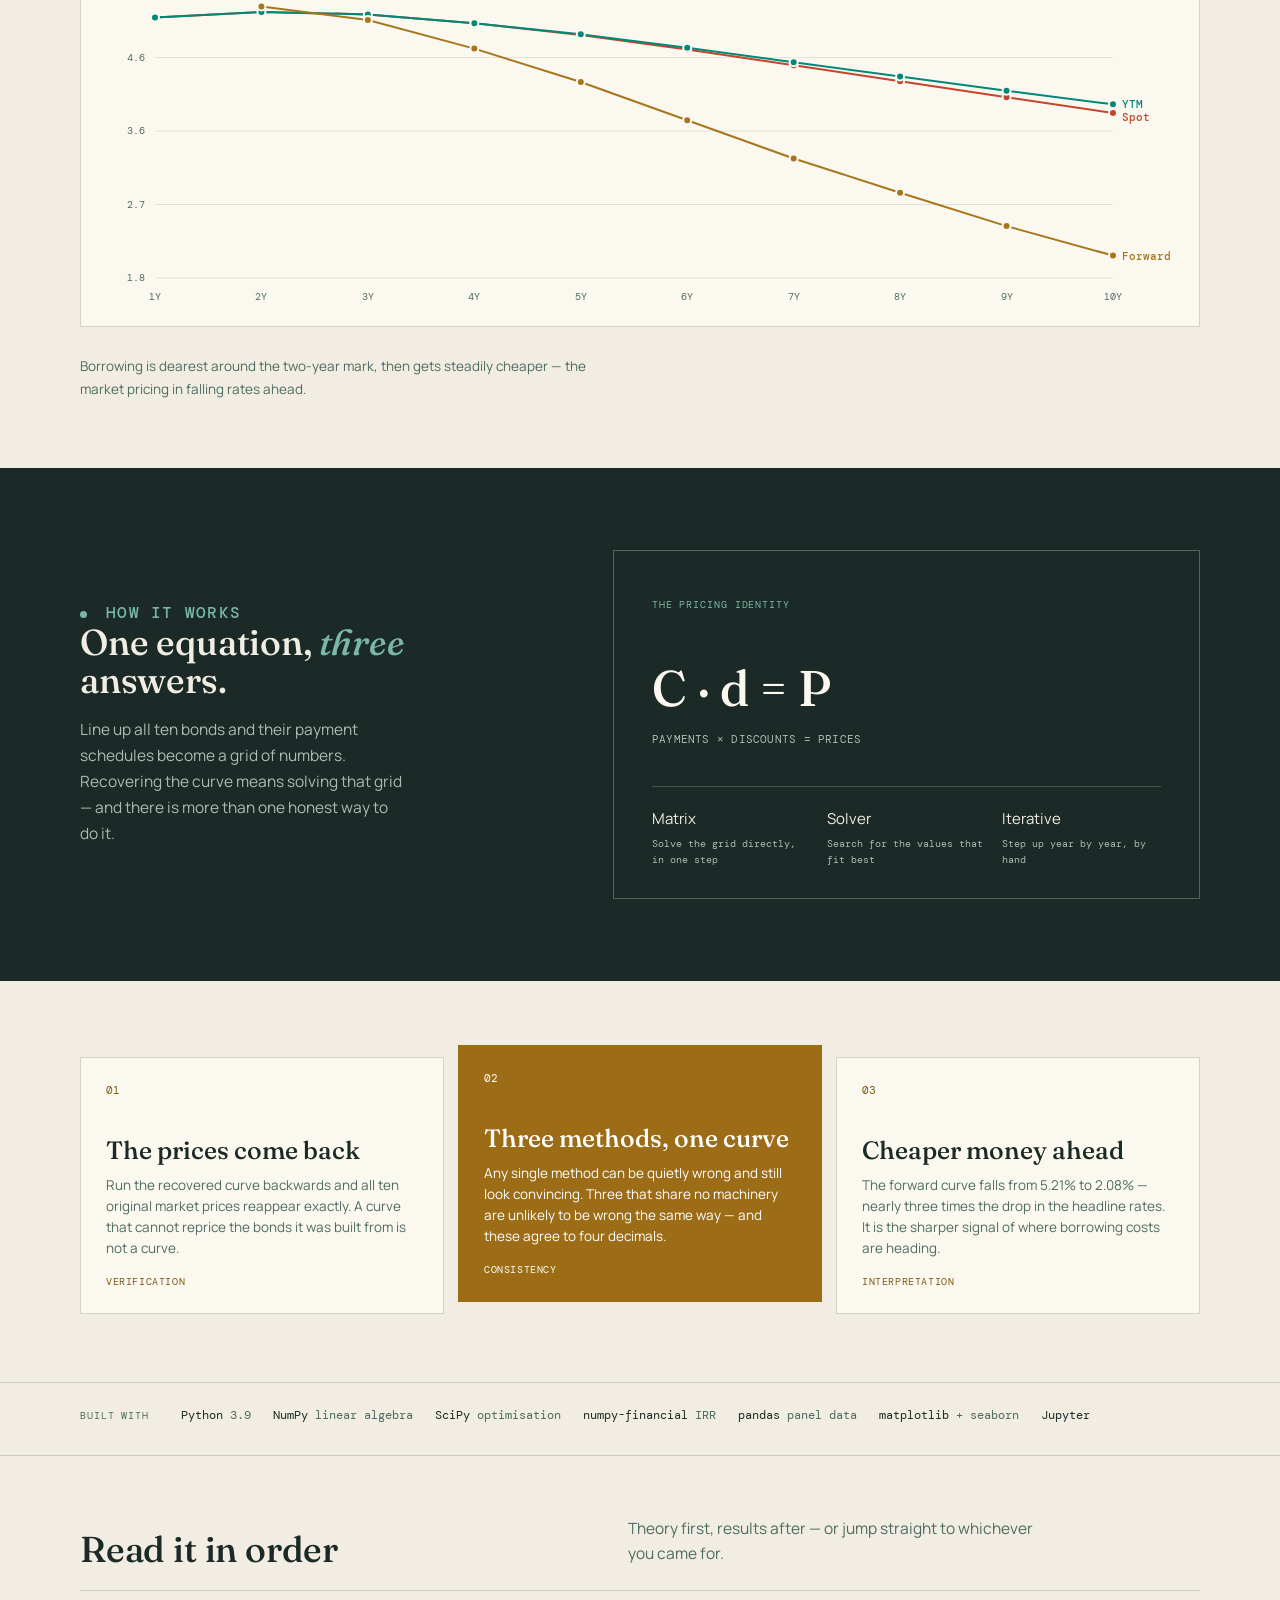
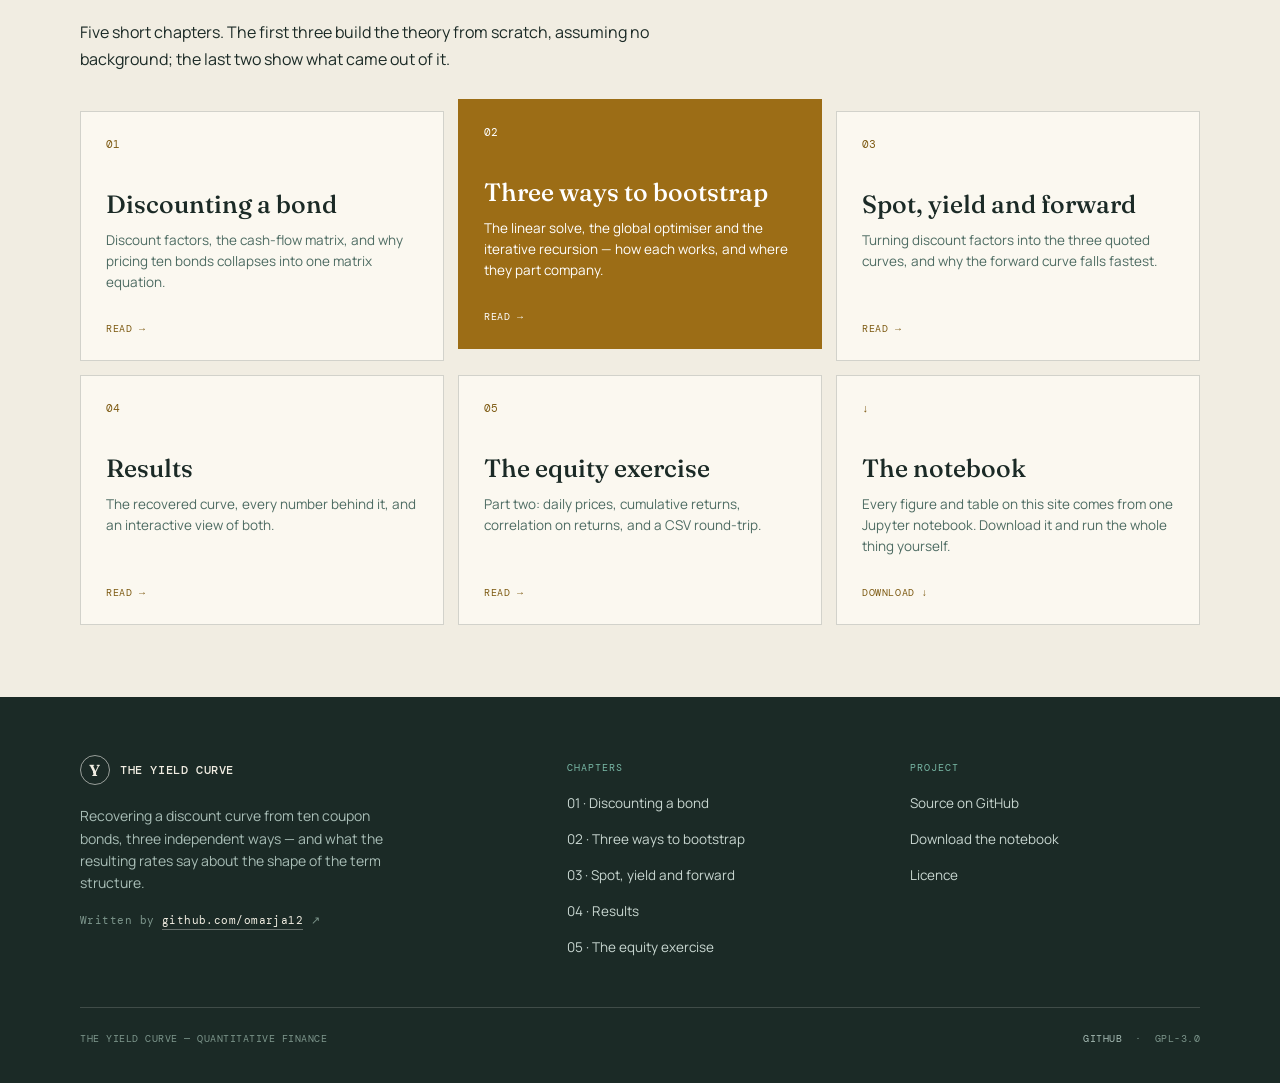
==== commit 0c567b2c: "Surface the write-up and make the site findable The README never linked the site, so the write-up wa" ====
--- a/docs/index.html
+++ b/docs/index.html
@@ -153,6 +153,20 @@
     </div>
   </section>
 
+
+  <section class="builtwith" aria-label="Built with">
+    <span class="lab">Built with</span>
+    <ul>
+      <li>Python <span>3.9</span></li>
+      <li>NumPy <span>linear algebra</span></li>
+      <li>SciPy <span>optimisation</span></li>
+      <li>numpy-financial <span>IRR</span></li>
+      <li>pandas <span>panel data</span></li>
+      <li>matplotlib <span>+ seaborn</span></li>
+      <li>Jupyter</li>
+    </ul>
+  </section>
+
   <section class="prose body-copy">
     <div class="section-head">
       <h2>Read it in order</h2>
--- a/docs/styles.css
+++ b/docs/styles.css
@@ -319,3 +319,44 @@
   .parameter-row{grid-template-columns:1fr;gap:18px}
   .takeaways{padding:64px 0 0}
 }
+
+/* ---------- chapter 05: small multiples + correlation ---------- */
+.eq-panels{
+  display:grid;grid-template-columns:repeat(5,1fr);gap:1px;
+  background:var(--line);border:1px solid var(--line);margin:26px 0 10px;
+}
+.eq-panel{background:var(--white);padding:16px 16px 12px}
+.eq-head{display:flex;justify-content:space-between;align-items:baseline;gap:8px;margin-bottom:10px}
+.eq-t{font:500 11px var(--mono);letter-spacing:.06em;color:var(--ink-soft)}
+.eq-v{font-family:var(--display);font-weight:650;font-size:21px;letter-spacing:-.01em;color:var(--ink)}
+.eq-spark{display:block;width:100%;height:84px;overflow:visible}
+.eq-line{fill:none;stroke-width:2;vector-effect:non-scaling-stroke}
+.eq-area{fill:rgba(196,69,44,.10);stroke:none}
+.eq-base{stroke:var(--line);stroke-width:1;stroke-dasharray:2 3;vector-effect:non-scaling-stroke}
+.eq-dot{stroke:var(--white);stroke-width:1.5;vector-effect:non-scaling-stroke}
+.eq-scale{font:10px var(--mono);letter-spacing:.04em;color:var(--ink-soft);margin:0 0 26px;max-width:none}
+
+table.corr{width:auto;min-width:min(100%,440px)}
+table.corr th,table.corr td{text-align:center;padding:9px 12px;border:1px solid var(--white)}
+table.corr td.rh{text-align:left;color:var(--ink-soft);background:transparent}
+table.corr td.diag{background:transparent;color:var(--ink-soft)}
+table.corr caption{caption-side:bottom;padding-top:12px}
+
+@media (max-width:900px){
+  .eq-panels{grid-template-columns:repeat(2,1fr)}
+  /* five panels in a two-wide grid leaves a hole; let the last one span */
+  .eq-panels>.eq-panel:last-child{grid-column:1 / -1}
+  .eq-spark{height:76px}
+}
+
+/* ---------- built-with strip ---------- */
+.builtwith{
+  display:flex;flex-wrap:wrap;align-items:baseline;gap:10px 26px;
+  padding:24px max(40px,calc((100% - 1120px)/2));
+  border-top:1px solid var(--line);border-bottom:1px solid var(--line);margin-top:68px;
+}
+.builtwith .lab{font:10px var(--mono);letter-spacing:.09em;text-transform:uppercase;color:var(--ink-soft);margin-right:6px}
+.builtwith ul{display:flex;flex-wrap:wrap;gap:10px 22px;list-style:none;margin:0;padding:0}
+.builtwith li{font:12px var(--mono);color:var(--ink)}
+.builtwith li span{color:var(--ink-soft)}
+@media (max-width:900px){.builtwith{padding:20px 19px;margin-top:52px;gap:8px 18px}}
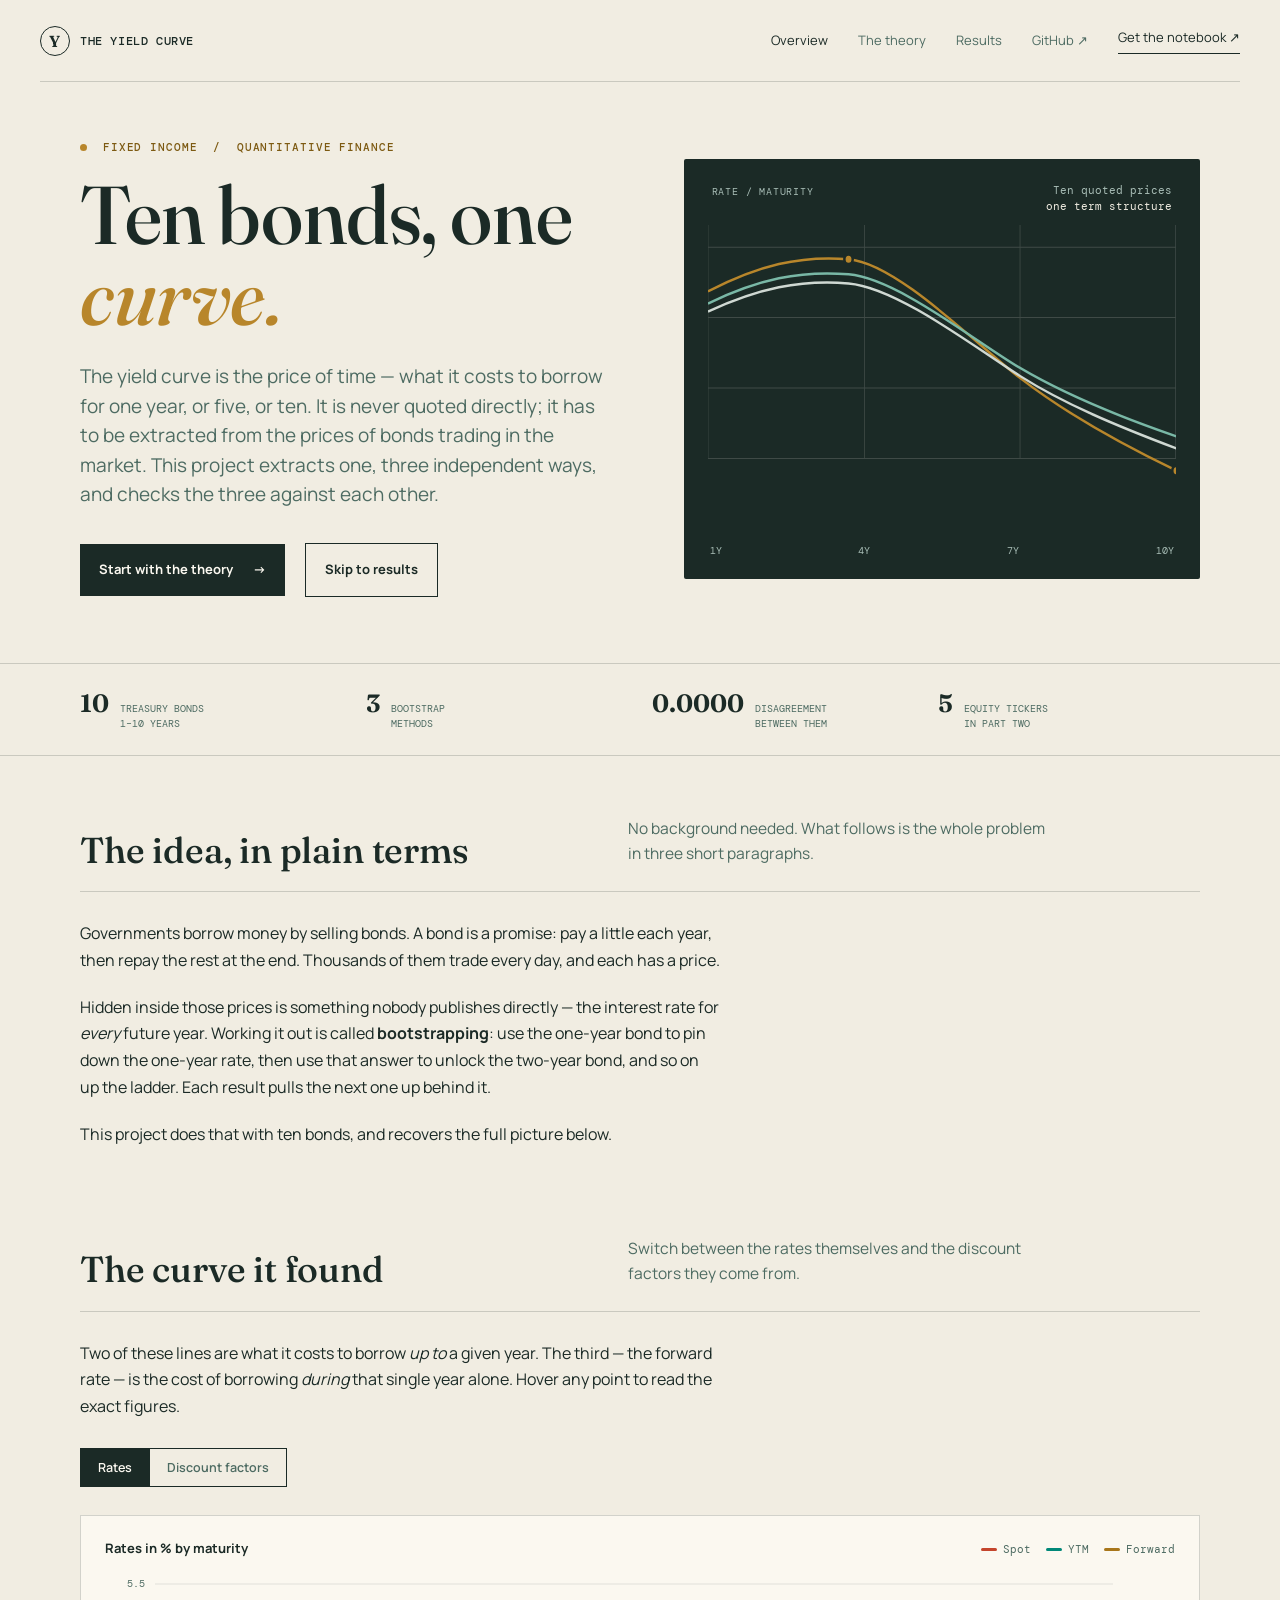
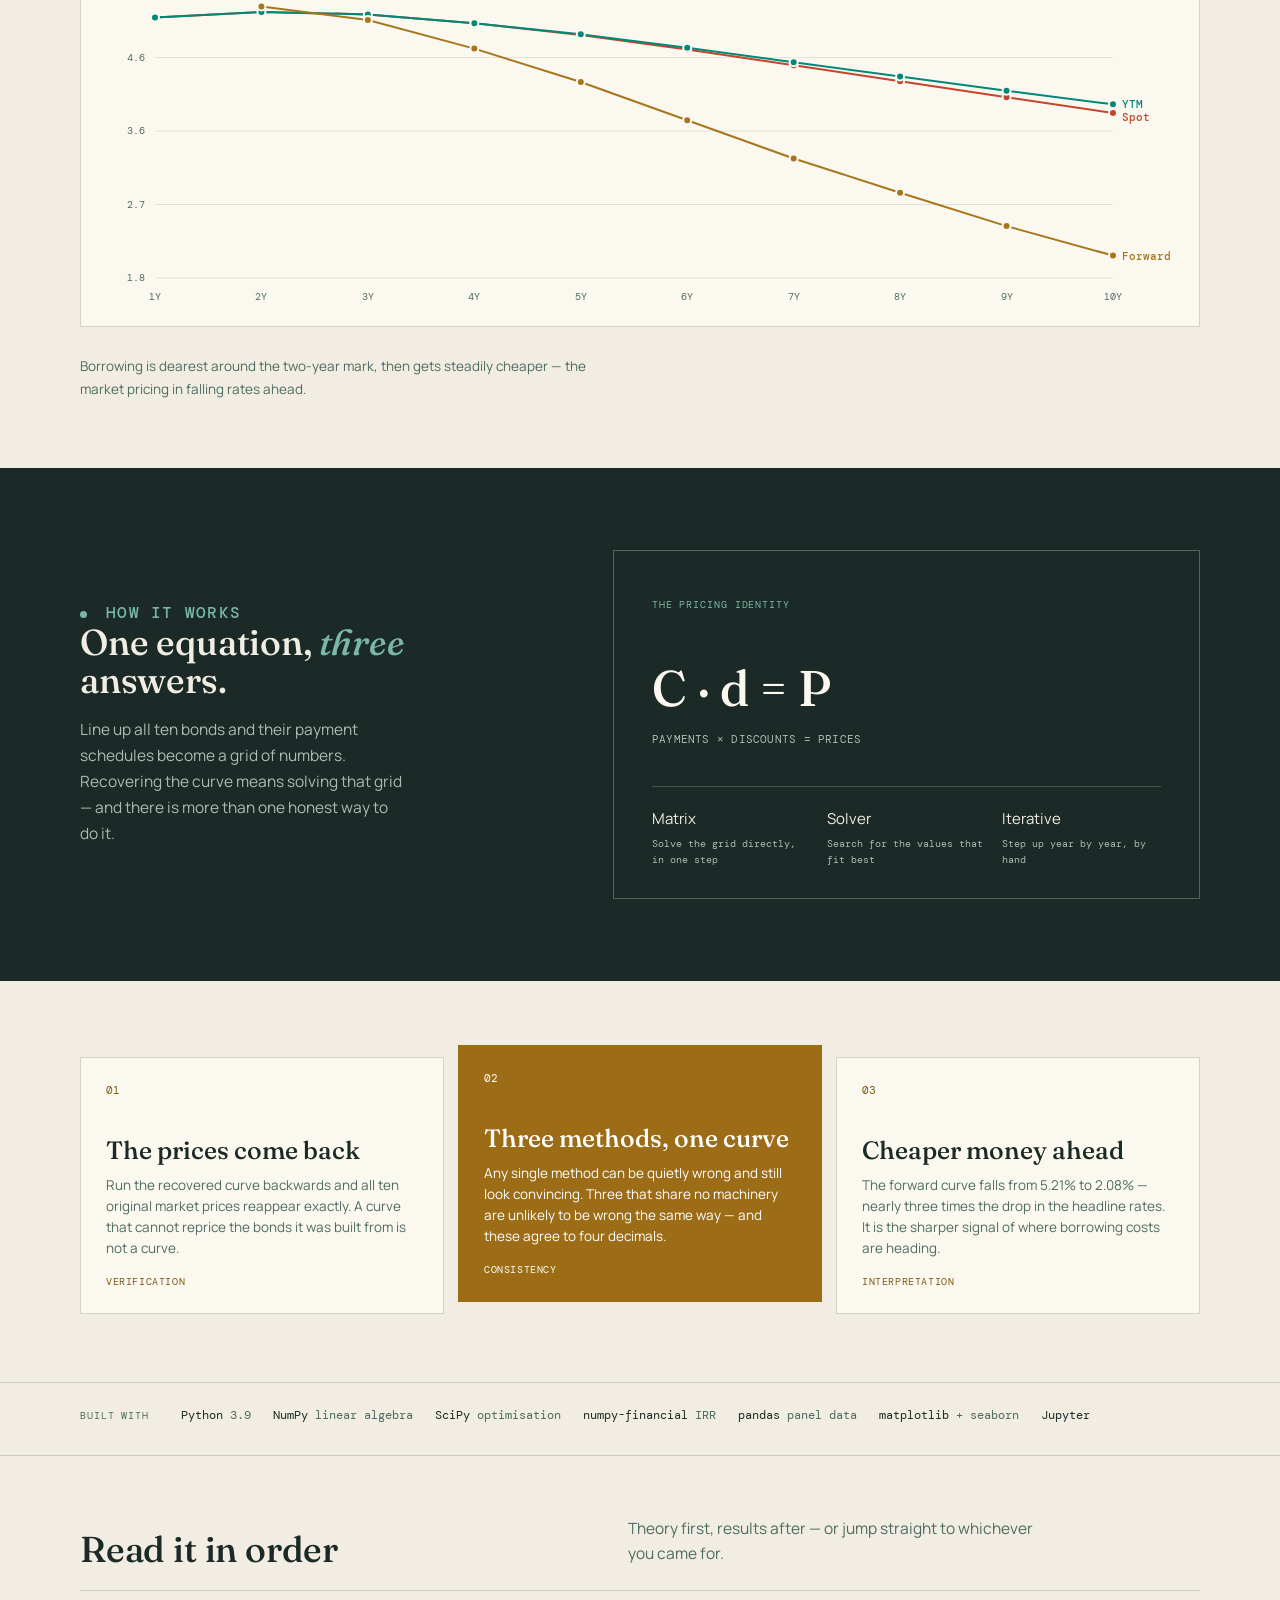
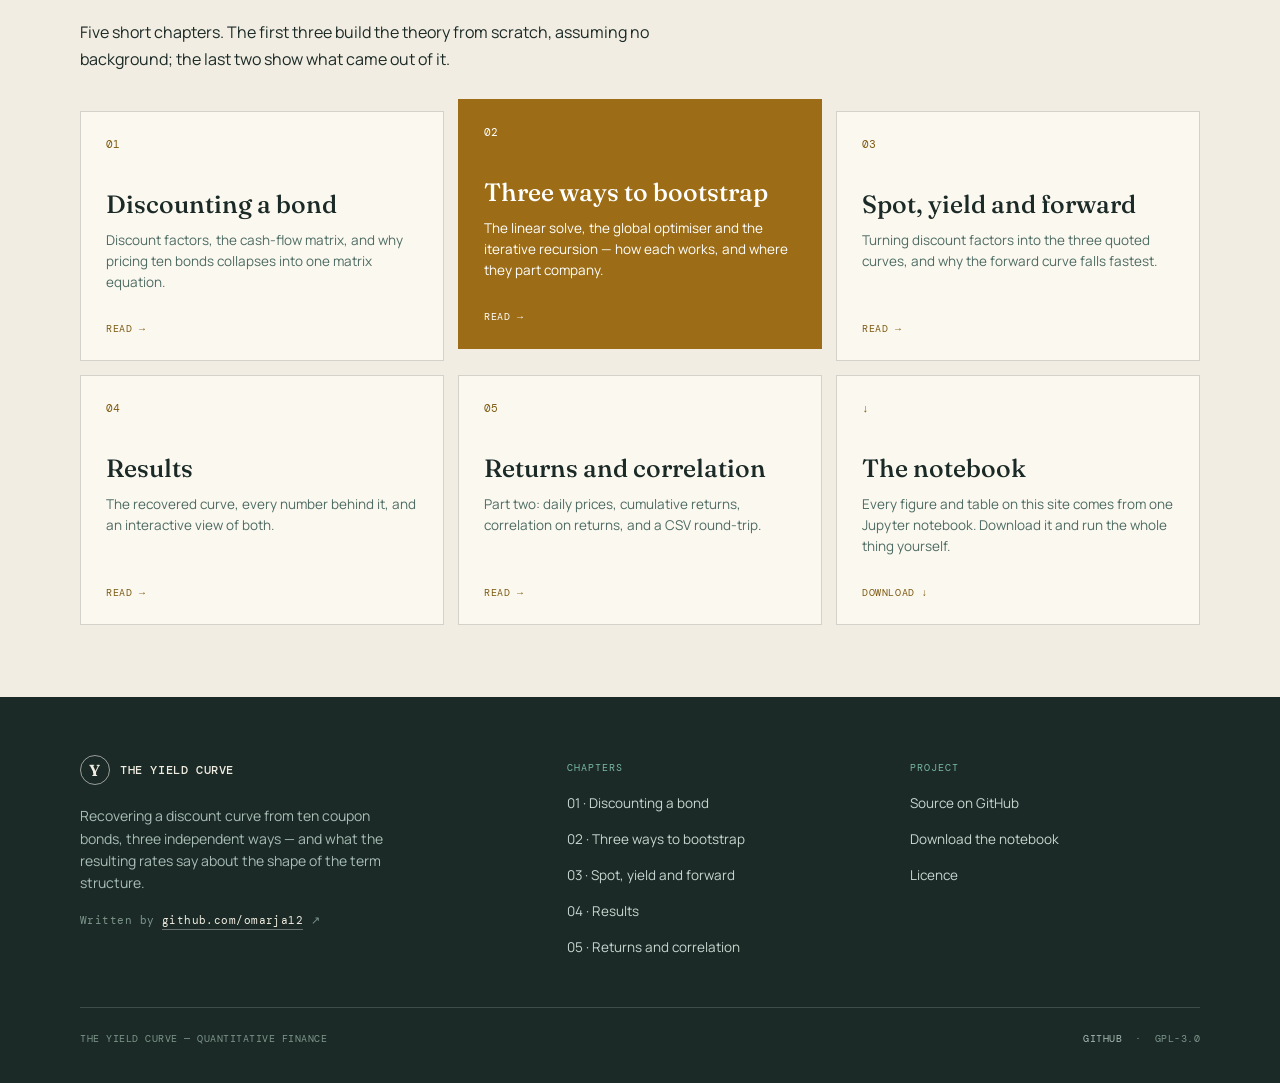
==== commit 03af872f: "Drop the schoolwork framing "Exercise 1/2" and "the equity exercise" read as homework. Chapter 05 is" ====
--- a/docs/index.html
+++ b/docs/index.html
@@ -203,7 +203,7 @@
       </a>
       <a class="ch-card" href="05-equities.html">
         <span class="n">05</span>
-        <h3>The equity exercise</h3>
+        <h3>Returns and correlation</h3>
         <p>Part two: daily prices, cumulative returns, correlation on returns, and a CSV round-trip.</p>
         <span class="go">Read &#8594;</span>
       </a>
@@ -233,7 +233,7 @@
           <li><a href="02-bootstrapping.html">02 &middot; Three ways to bootstrap</a></li>
           <li><a href="03-rates.html">03 &middot; Spot, yield and forward</a></li>
           <li><a href="04-results.html">04 &middot; Results</a></li>
-          <li><a href="05-equities.html">05 &middot; The equity exercise</a></li>
+          <li><a href="05-equities.html">05 &middot; Returns and correlation</a></li>
         </ul>
       </div>
       <div class="footer-col">
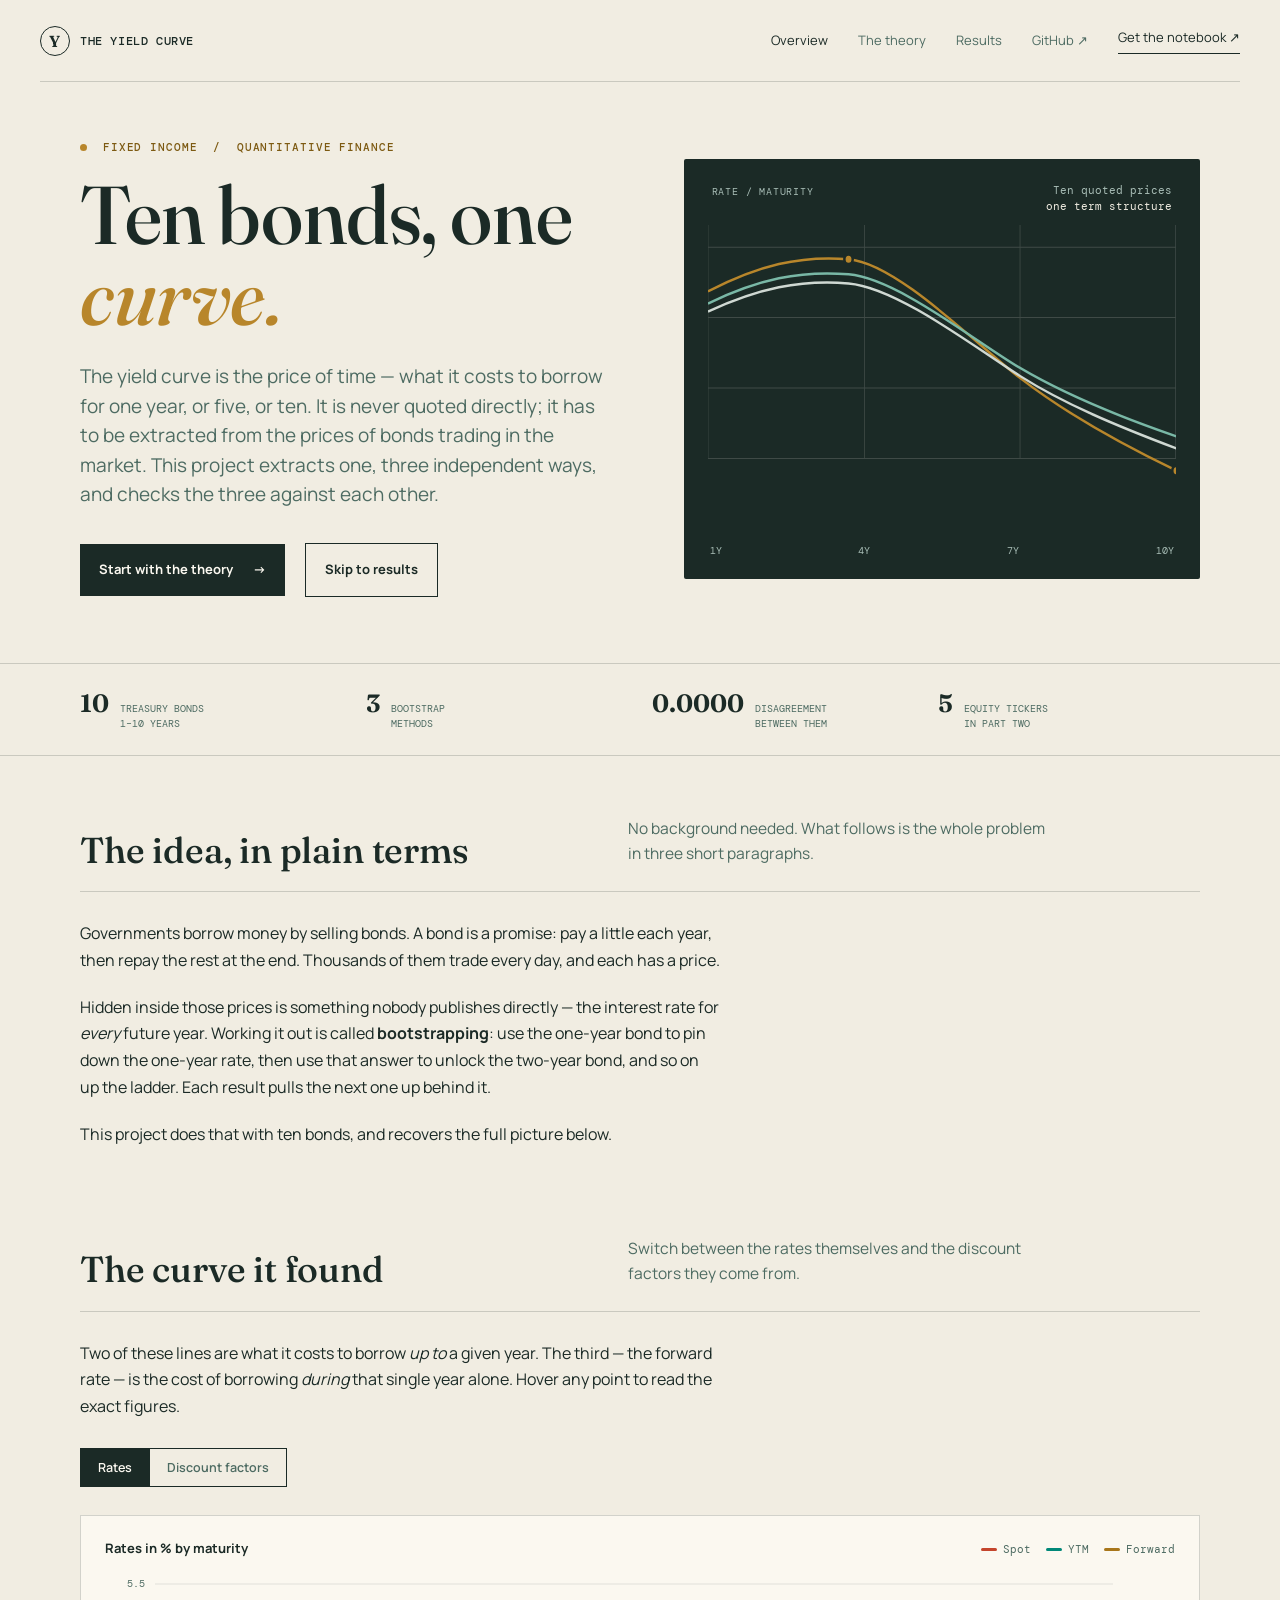
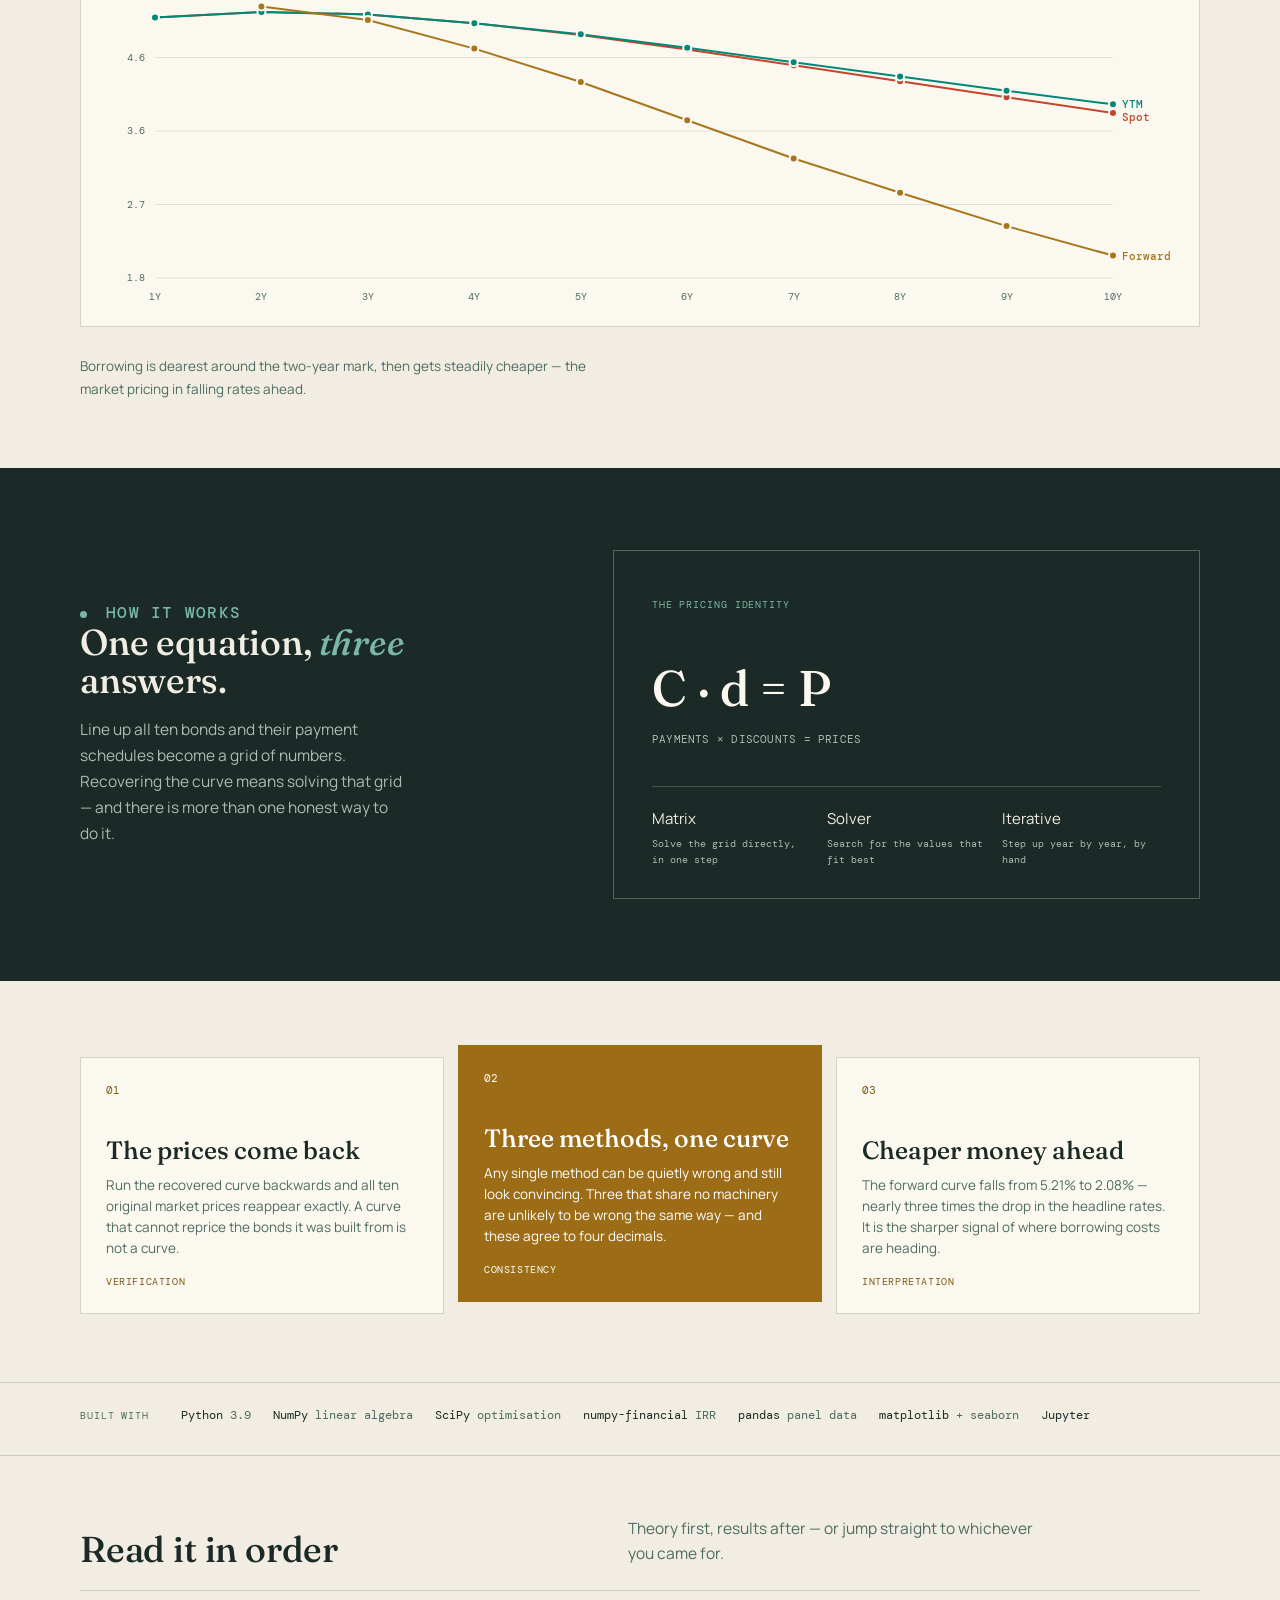
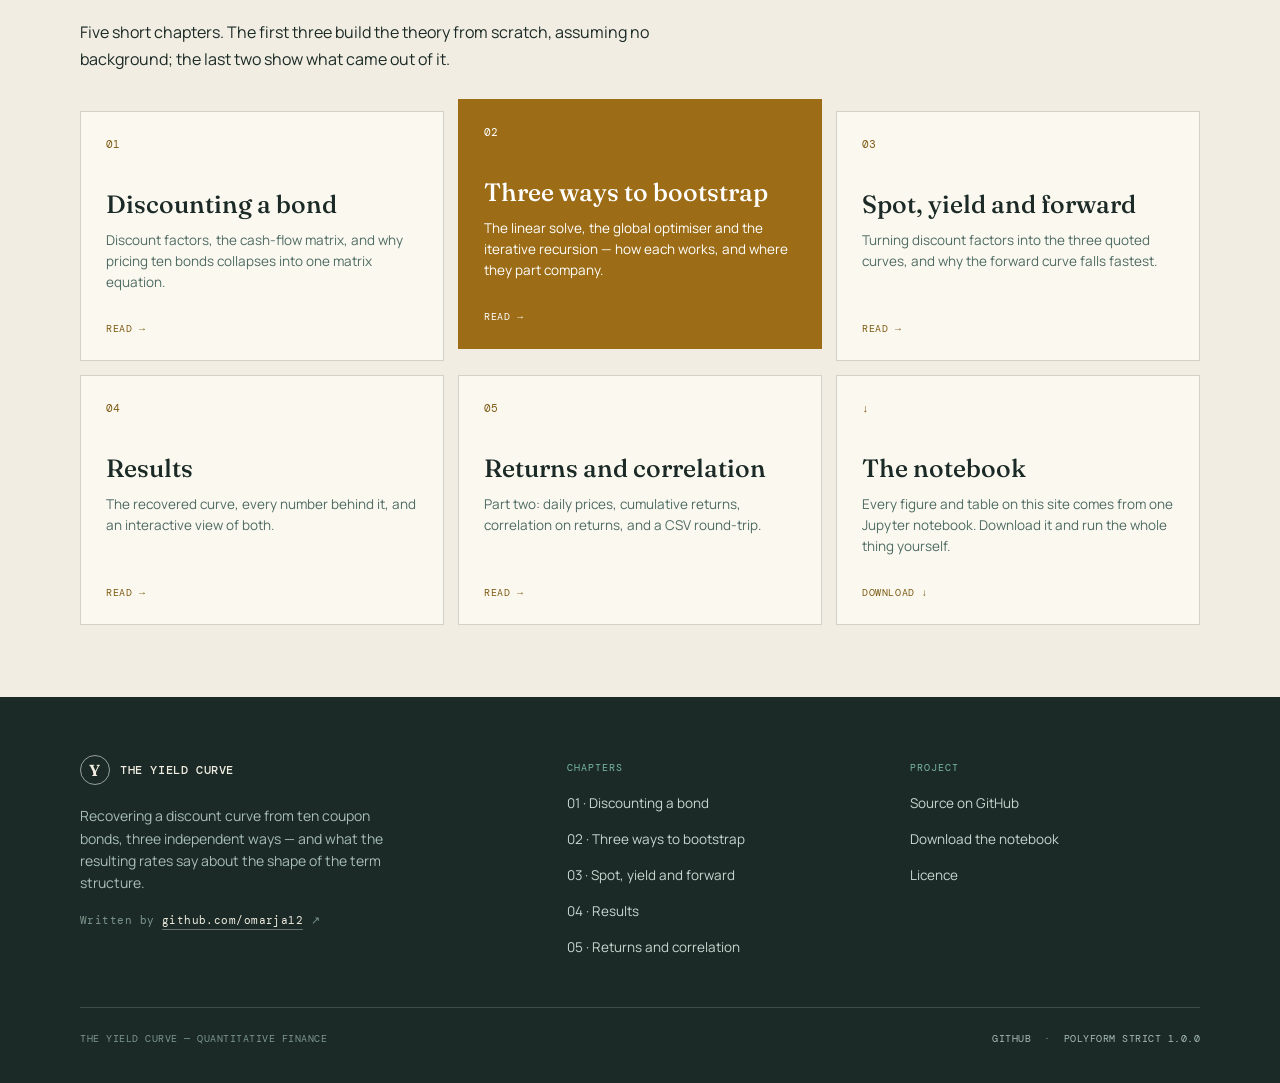
==== commit 9e9b61e5: "Relicense under PolyForm Strict with an evaluation grant Strict limits use to noncommercial purposes" ====
--- a/docs/index.html
+++ b/docs/index.html
@@ -247,7 +247,7 @@
     </div>
     <div class="footer-bottom">
       <span>THE YIELD CURVE &mdash; QUANTITATIVE FINANCE</span>
-      <span><a href="https://github.com/omarja12">GITHUB</a> &nbsp;&middot;&nbsp; GPL-3.0</span>
+      <span><a href="https://github.com/omarja12">GITHUB</a> &nbsp;&middot;&nbsp; <a href="https://github.com/omarja12/Bootstrap-Yield-Curve/blob/main/LICENSE">POLYFORM STRICT 1.0.0</a></span>
     </div>
   </div>
 </footer>
